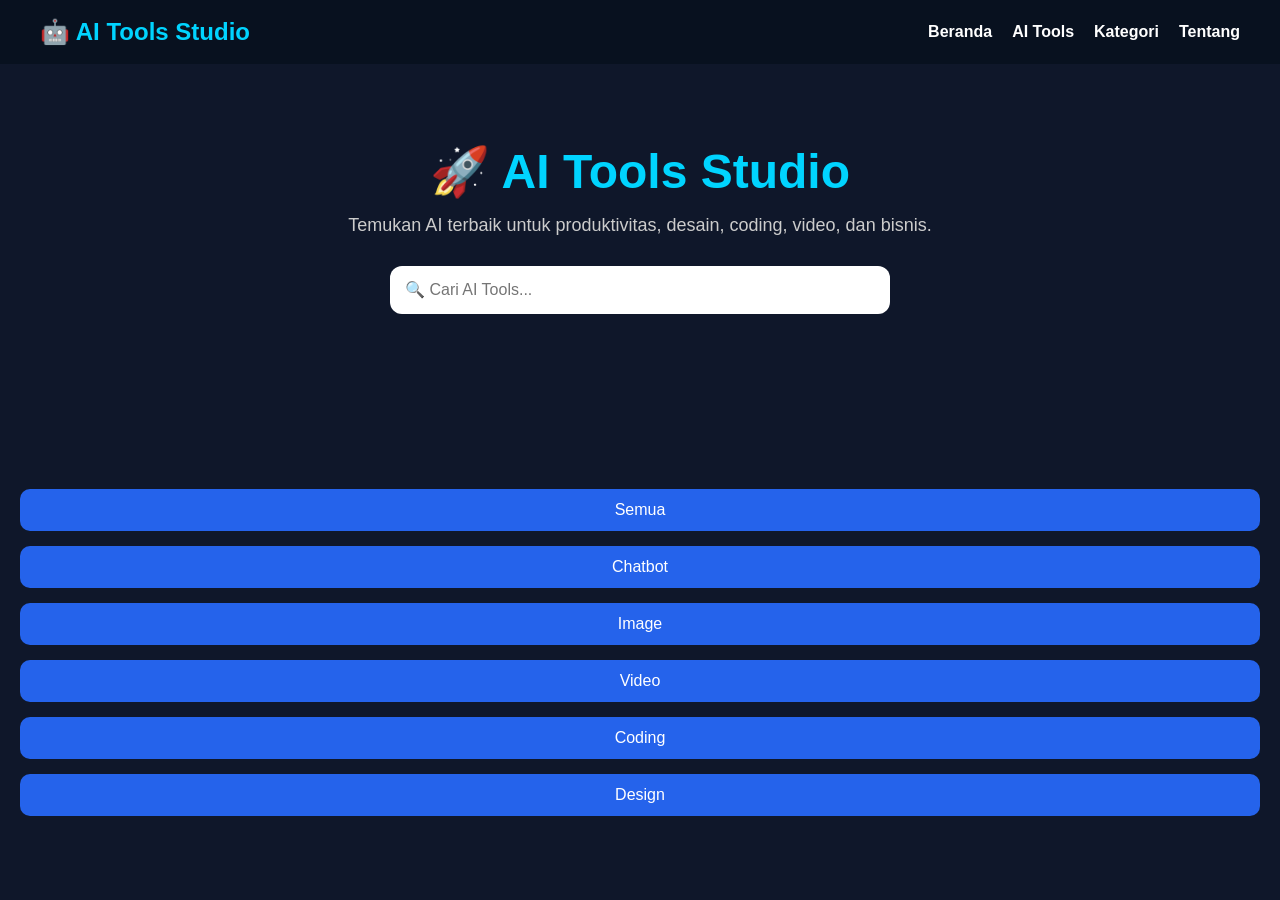
==== index.html @ bf3ab05e "Update section class to hero in index.html" ====
<!DOCTYPE html>
<html lang="id">
<head>
<meta charset="UTF-8">
<meta name="viewport" content="width=device-width, initial-scale=1.0">
<title>AI Tools Studio</title>

<link rel="stylesheet" href="style.css">
</head>

<body>
<nav>
    <div class="logo">🤖 AI Tools Studio</div>

    <ul>
        <li><a href="#beranda">Beranda</a></li>
        <li><a href="#">AI Tools</a></li>
        <li><a href="#">Kategori</a></li>
        <li><a href="#">Tentang</a></li>
    </ul>
</nav>

  <header class="hero">
    <h1>🚀 AI Tools Studio</h1>
    <p>Temukan AI terbaik untuk produktivitas, desain, coding, video, dan bisnis.</p>

    <input id="search" type="text" placeholder="🔍 Cari AI Tools...">
  </header>  
<section id="beranda" class="hero">
<button class="active">Semua</button>
<button>Chatbot</button>
<button>Image</button>
<button>Video</button>
<button>Coding</button>
<button>Design</button>

</section>
---- style.css ----
*{
    margin:0;
    padding:0;
    box-sizing:border-box;
}

body{
    font-family:Arial,sans-serif;
    background:#0f172a;
    color:white;
}

header{
    text-align:center;
    padding:60px 20px;
}

h1{
    font-size:42px;
    color:#38bdf8;
    margin-bottom:15px;
}

p{
    color:#cbd5e1;
    margin-bottom:25px;
}

input{
    width:90%;
    max-width:500px;
    padding:15px;
    border:none;
    border-radius:12px;
    font-size:16px;
    outline:none;
}

#tools{
    display:grid;
    grid-template-columns:repeat(auto-fit,minmax(280px,1fr));
    gap:20px;
    padding:30px;
}

.card{
    background:#1e293b;
    border-radius:15px;
    padding:20px;
    transition:.3s;
    box-shadow:0 10px 25px rgba(0,0,0,.3);
}

.card:hover{
    transform:translateY(-8px);
}

.card h2{
    color:#38bdf8;
    margin-bottom:10px;
}

button{
    margin-top:15px;
    width:100%;
    padding:12px;
    border:none;
    border-radius:10px;
    background:#2563eb;
    color:white;
    cursor:pointer;
    font-size:16px;
}

button:hover{
    background:#1d4ed8;
}
#tools{
display:grid;
grid-template-columns:repeat(auto-fit,minmax(280px,1fr));
gap:20px;
padding:40px;
}

.card{
background:#1b263b;
padding:20px;
border-radius:15px;
box-shadow:0 10px 20px rgba(0,0,0,.3);
text-align:center;
transition:.3s;
}

.card:hover{
transform:translateY(-8px);
}

.card h2{
color:#00d4ff;
}

.card p{
color:#ddd;
}

.card button{
margin-top:15px;
padding:10px 20px;
border:none;
border-radius:8px;
background:#00d4ff;
color:#000;
font-weight:bold;
cursor:pointer;
}

.card button:hover{
background:#00b8e6;
}
.search-box{
text-align:center;
padding:20px;
}

.search-box input{
width:80%;
max-width:500px;
padding:12px;
font-size:16px;
border-radius:10px;
border:none;
outline:none;
}
nav{
display:flex;
justify-content:space-between;
align-items:center;
padding:18px 40px;
background:#08111f;
}

.logo{
font-size:24px;
font-weight:bold;
color:#00d4ff;
}

nav ul{
display:flex;
gap:20px;
list-style:none;
}

nav a{
text-decoration:none;
color:white;
font-weight:bold;
}
.hero{
    text-align:center;
    padding:80px 20px;
}

.hero h1{
    font-size:48px;
    margin-bottom:15px;
    color:#00d4ff;
}

.hero p{
    font-size:18px;
    color:#ccc;
    margin-bottom:30px;
}

#search{
    width:90%;
    max-width:500px;
    padding:15px;
    border:none;
    border-radius:12px;
    font-size:16px;
}
const tools=[
{
name:"ChatGPT",
description:"AI Chatbot dari OpenAI",
category:"Chatbot",
url:"https://chatgpt.com"
},
{
name:"Gemini",
description:"AI dari Google",
category:"Chatbot",
url:"https://gemini.google.com"
},
{
name:"Claude",
description:"AI dari Anthropic",
category:"Chatbot",
url:"https://claude.ai"
},
{
name:"Canva AI",
description:"AI untuk desain",
category:"Design",
url:"https://www.canva.com"
},
{
name:"Leonardo AI",
description:"Generator gambar AI",
category:"Image",
url:"https://leonardo.ai"
}
];
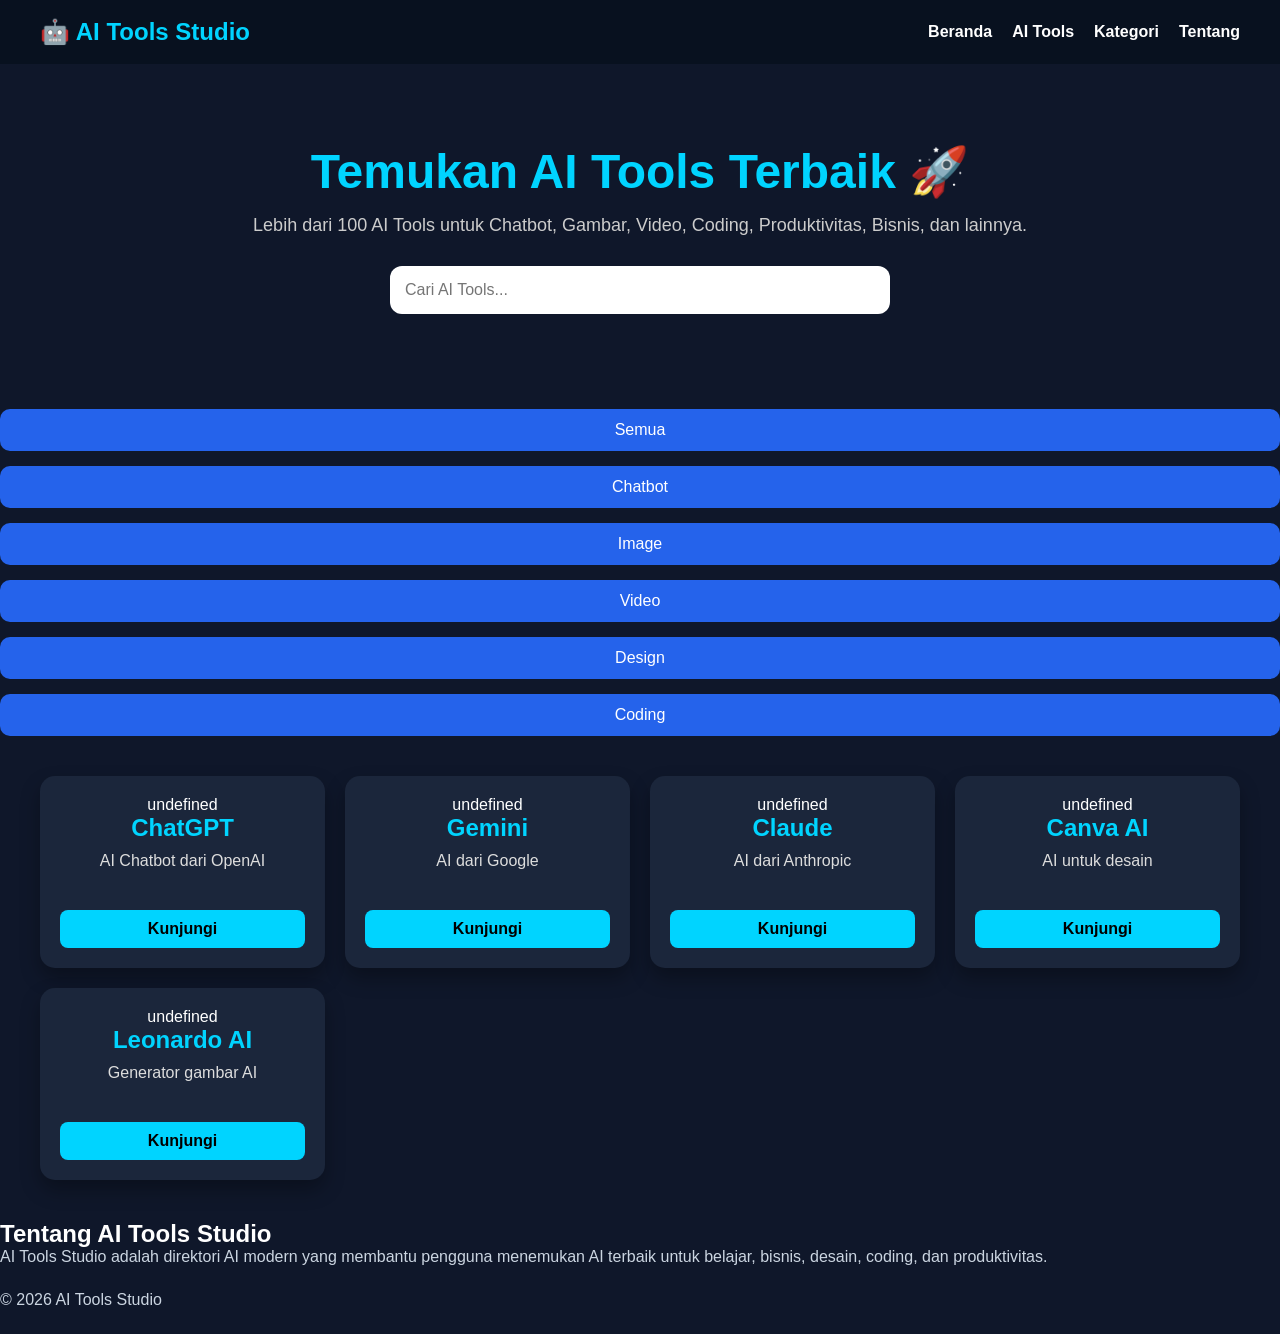
==== commit 3d51d9f7: "Update index.html" ====
--- a/index.html
+++ b/index.html
@@ -1,37 +1,76 @@
 <!DOCTYPE html>
 <html lang="id">
 <head>
-<meta charset="UTF-8">
-<meta name="viewport" content="width=device-width, initial-scale=1.0">
-<title>AI Tools Studio</title>
+    <meta charset="UTF-8">
+    <meta name="viewport" content="width=device-width, initial-scale=1.0">
+    <title>AI Tools Studio</title>
 
-<link rel="stylesheet" href="style.css">
+    <link rel="stylesheet" href="style.css">
 </head>
+<body>
 
-<body>
-<nav>
+<nav class="navbar">
     <div class="logo">🤖 AI Tools Studio</div>
 
     <ul>
-        <li><a href="#beranda">Beranda</a></li>
-        <li><a href="#">AI Tools</a></li>
-        <li><a href="#">Kategori</a></li>
-        <li><a href="#">Tentang</a></li>
+        <li><a href="#home">Beranda</a></li>
+        <li><a href="#tools">AI Tools</a></li>
+        <li><a href="#kategori">Kategori</a></li>
+        <li><a href="#tentang">Tentang</a></li>
     </ul>
 </nav>
 
-  <header class="hero">
-    <h1>🚀 AI Tools Studio</h1>
-    <p>Temukan AI terbaik untuk produktivitas, desain, coding, video, dan bisnis.</p>
+<section id="home" class="hero">
 
-    <input id="search" type="text" placeholder="🔍 Cari AI Tools...">
-  </header>  
-<section id="beranda" class="hero">
-<button class="active">Semua</button>
+<h1>Temukan AI Tools Terbaik 🚀</h1>
+
+<p>
+Lebih dari 100 AI Tools untuk Chatbot, Gambar,
+Video, Coding, Produktivitas, Bisnis, dan lainnya.
+</p>
+
+<input
+id="search"
+type="text"
+placeholder="Cari AI Tools...">
+
+</section>
+
+<section id="kategori" class="kategori">
+
+<button>Semua</button>
 <button>Chatbot</button>
 <button>Image</button>
 <button>Video</button>
+<button>Design</button>
 <button>Coding</button>
-<button>Design</button>
 
 </section>
+
+<section id="tools"></section>
+
+<section id="tentang" class="about">
+
+<h2>Tentang AI Tools Studio</h2>
+
+<p>
+AI Tools Studio adalah direktori AI modern yang membantu
+pengguna menemukan AI terbaik untuk belajar,
+bisnis, desain, coding, dan produktivitas.
+</p>
+
+</section>
+
+<footer>
+
+<p>
+© 2026 AI Tools Studio
+</p>
+
+</footer>
+
+<script src="data.js"></script>
+<script src="script.js"></script>
+
+</body>
+</html>
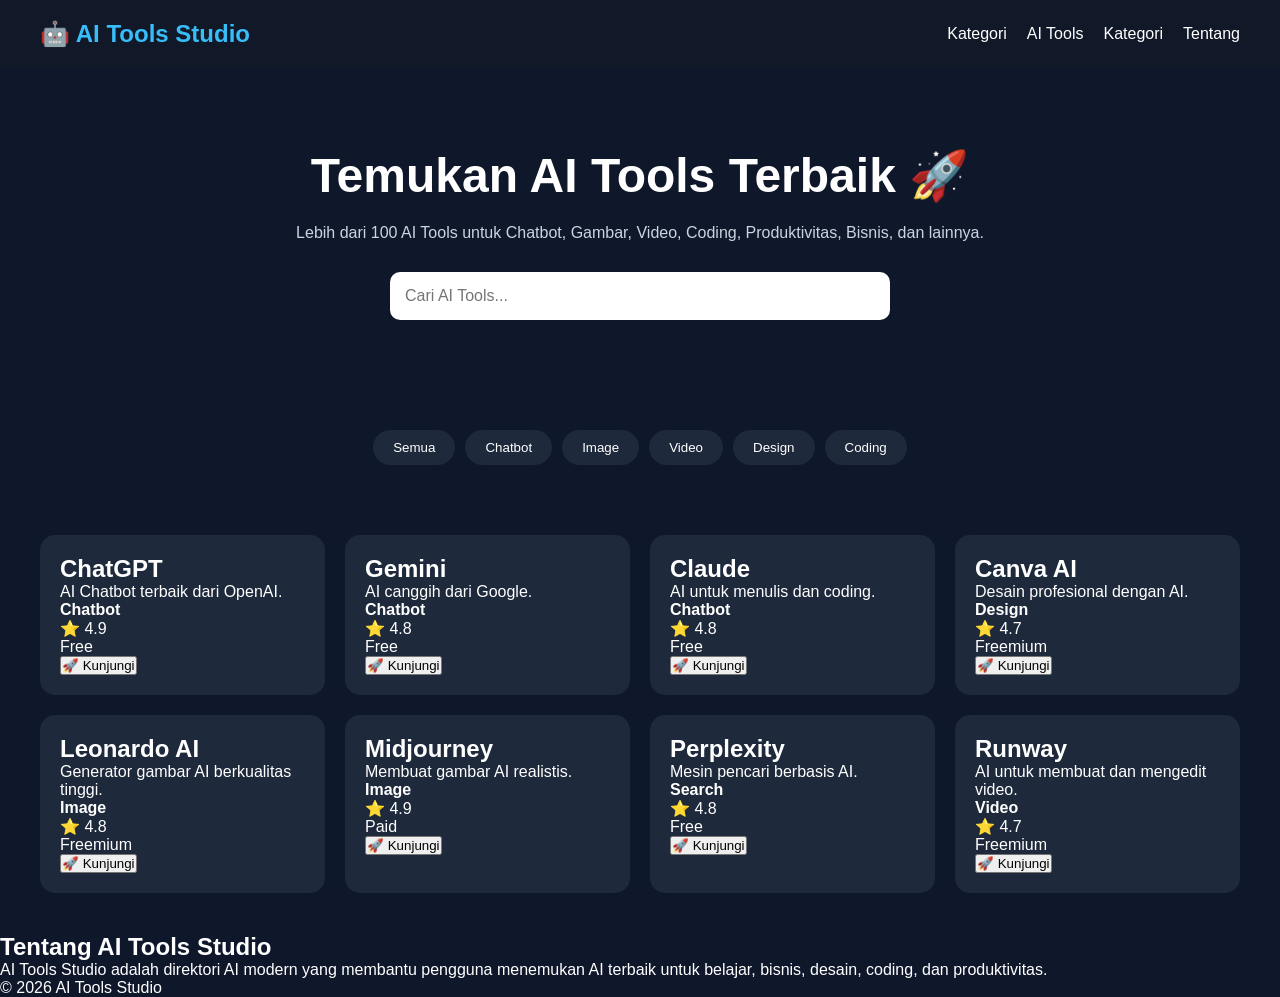
==== commit 35b5da90: "Update index.html" ====
--- a/index.html
+++ b/index.html
@@ -13,10 +13,10 @@
     <div class="logo">🤖 AI Tools Studio</div>
 
     <ul>
-        <li><a href="#home">Beranda</a></li>
+        <li><a href="kategori.html">Kategori</a></li>
         <li><a href="#tools">AI Tools</a></li>
         <li><a href="#kategori">Kategori</a></li>
-        <li><a href="#tentang">Tentang</a></li>
+        <li><a href="tentang.html">Tentang</a></li>
     </ul>
 </nav>
 
--- a/style.css
+++ b/style.css
@@ -2,160 +2,50 @@
     margin:0;
     padding:0;
     box-sizing:border-box;
+    font-family:Arial,sans-serif;
+}
+
+html{
+    scroll-behavior:smooth;
 }
 
 body{
-    font-family:Arial,sans-serif;
     background:#0f172a;
     color:white;
 }
 
-header{
-    text-align:center;
-    padding:60px 20px;
-}
-
-h1{
-    font-size:42px;
-    color:#38bdf8;
-    margin-bottom:15px;
-}
-
-p{
-    color:#cbd5e1;
-    margin-bottom:25px;
-}
-
-input{
-    width:90%;
-    max-width:500px;
-    padding:15px;
-    border:none;
-    border-radius:12px;
-    font-size:16px;
-    outline:none;
-}
-
-#tools{
-    display:grid;
-    grid-template-columns:repeat(auto-fit,minmax(280px,1fr));
-    gap:20px;
-    padding:30px;
-}
-
-.card{
-    background:#1e293b;
-    border-radius:15px;
-    padding:20px;
-    transition:.3s;
-    box-shadow:0 10px 25px rgba(0,0,0,.3);
-}
-
-.card:hover{
-    transform:translateY(-8px);
-}
-
-.card h2{
-    color:#38bdf8;
-    margin-bottom:10px;
-}
-
-button{
-    margin-top:15px;
-    width:100%;
-    padding:12px;
-    border:none;
-    border-radius:10px;
-    background:#2563eb;
-    color:white;
-    cursor:pointer;
-    font-size:16px;
-}
-
-button:hover{
-    background:#1d4ed8;
-}
-#tools{
-display:grid;
-grid-template-columns:repeat(auto-fit,minmax(280px,1fr));
-gap:20px;
-padding:40px;
-}
-
-.card{
-background:#1b263b;
-padding:20px;
-border-radius:15px;
-box-shadow:0 10px 20px rgba(0,0,0,.3);
-text-align:center;
-transition:.3s;
-}
-
-.card:hover{
-transform:translateY(-8px);
-}
-
-.card h2{
-color:#00d4ff;
-}
-
-.card p{
-color:#ddd;
-}
-
-.card button{
-margin-top:15px;
-padding:10px 20px;
-border:none;
-border-radius:8px;
-background:#00d4ff;
-color:#000;
-font-weight:bold;
-cursor:pointer;
-}
-
-.card button:hover{
-background:#00b8e6;
-}
-.search-box{
-text-align:center;
-padding:20px;
-}
-
-.search-box input{
-width:80%;
-max-width:500px;
-padding:12px;
-font-size:16px;
-border-radius:10px;
-border:none;
-outline:none;
-}
-nav{
-display:flex;
-justify-content:space-between;
-align-items:center;
-padding:18px 40px;
-background:#08111f;
+.navbar{
+    display:flex;
+    justify-content:space-between;
+    align-items:center;
+    padding:20px 40px;
+    background:#111827;
+    position:sticky;
+    top:0;
+    z-index:1000;
 }
 
 .logo{
-font-size:24px;
-font-weight:bold;
-color:#00d4ff;
+    font-size:24px;
+    font-weight:bold;
+    color:#38bdf8;
 }
 
-nav ul{
-display:flex;
-gap:20px;
-list-style:none;
+.navbar ul{
+    display:flex;
+    list-style:none;
+    gap:20px;
 }
 
-nav a{
-text-decoration:none;
-color:white;
-font-weight:bold;
+.navbar a{
+    color:white;
+    text-decoration:none;
 }
+
+.navbar a:hover{
+    color:#38bdf8;
+}
+
 .hero{
     text-align:center;
     padding:80px 20px;
@@ -163,13 +53,11 @@
 
 .hero h1{
     font-size:48px;
-    margin-bottom:15px;
-    color:#00d4ff;
+    margin-bottom:20px;
 }
 
 .hero p{
-    font-size:18px;
-    color:#ccc;
+    color:#cbd5e1;
     margin-bottom:30px;
 }
 
@@ -178,38 +66,46 @@
     max-width:500px;
     padding:15px;
     border:none;
-    border-radius:12px;
+    border-radius:10px;
     font-size:16px;
 }
-const tools=[
-{
-name:"ChatGPT",
-description:"AI Chatbot dari OpenAI",
-category:"Chatbot",
-url:"https://chatgpt.com"
-},
-{
-name:"Gemini",
-description:"AI dari Google",
-category:"Chatbot",
-url:"https://gemini.google.com"
-},
-{
-name:"Claude",
-description:"AI dari Anthropic",
-category:"Chatbot",
-url:"https://claude.ai"
-},
-{
-name:"Canva AI",
-description:"AI untuk desain",
-category:"Design",
-url:"https://www.canva.com"
-},
-{
-name:"Leonardo AI",
-description:"Generator gambar AI",
-category:"Image",
-url:"https://leonardo.ai"
+
+.kategori{
+    display:flex;
+    justify-content:center;
+    gap:10px;
+    flex-wrap:wrap;
+    padding:30px;
 }
-];
+
+.kategori button{
+    padding:10px 20px;
+    border:none;
+    border-radius:30px;
+    cursor:pointer;
+    background:#1e293b;
+    color:white;
+}
+
+.kategori button:hover{
+    background:#38bdf8;
+    color:black;
+}
+
+#tools{
+    display:grid;
+    grid-template-columns:repeat(auto-fit,minmax(280px,1fr));
+    gap:20px;
+    padding:40px;
+}
+
+.card{
+    background:#1e293b;
+    padding:20px;
+    border-radius:15px;
+    transition:.3s;
+}
+
+.card:hover{
+    transform:translateY(-8px);
+    box-shadow:0 15px 35px rgba(0,
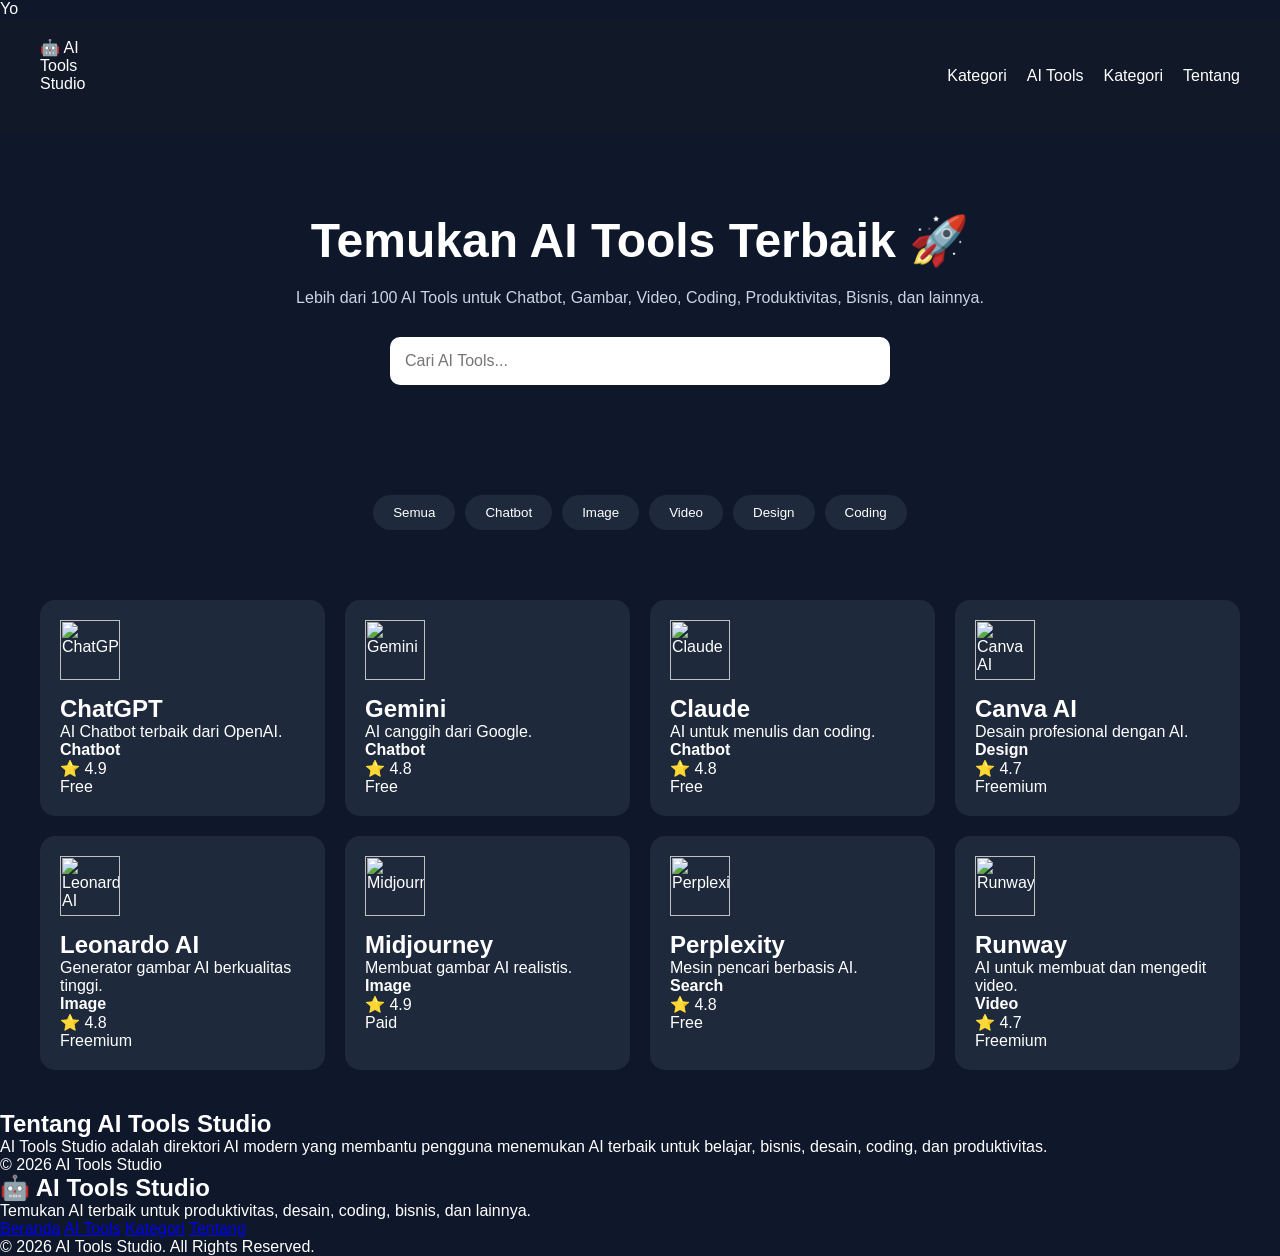
==== commit 8d9eff15: "Update index.html" ====
--- a/index.html
+++ b/index.html
@@ -1,4 +1,4 @@
-<!DOCTYPE html>
+Yo<!DOCTYPE html>
 <html lang="id">
 <head>
     <meta charset="UTF-8">
@@ -72,5 +72,23 @@
 <script src="data.js"></script>
 <script src="script.js"></script>
 
+<footer class="footer">
+    <div class="footer-content">
+        <h2>🤖 AI Tools Studio</h2>
+        <p>Temukan AI terbaik untuk produktivitas, desain, coding, bisnis, dan lainnya.</p>
+
+        <div class="footer-links">
+            <a href="index.html">Beranda</a>
+            <a href="tools.html">AI Tools</a>
+            <a href="kategori.html">Kategori</a>
+            <a href="tentang.html">Tentang</a>
+        </div>
+
+        <p class="copyright">
+            © 2026 AI Tools Studio. All Rights Reserved.
+        </p>
+    </div>
+</footer>
+
 </body>
 </html>
--- a/style.css
+++ b/style.css
@@ -26,9 +26,10 @@
 }
 
 .logo{
-    font-size:24px;
-    font-weight:bold;
-    color:#38bdf8;
+width:60px;
+height:60px;
+object-fit:contain;
+margin-bottom:15px;
 }
 
 .navbar ul{
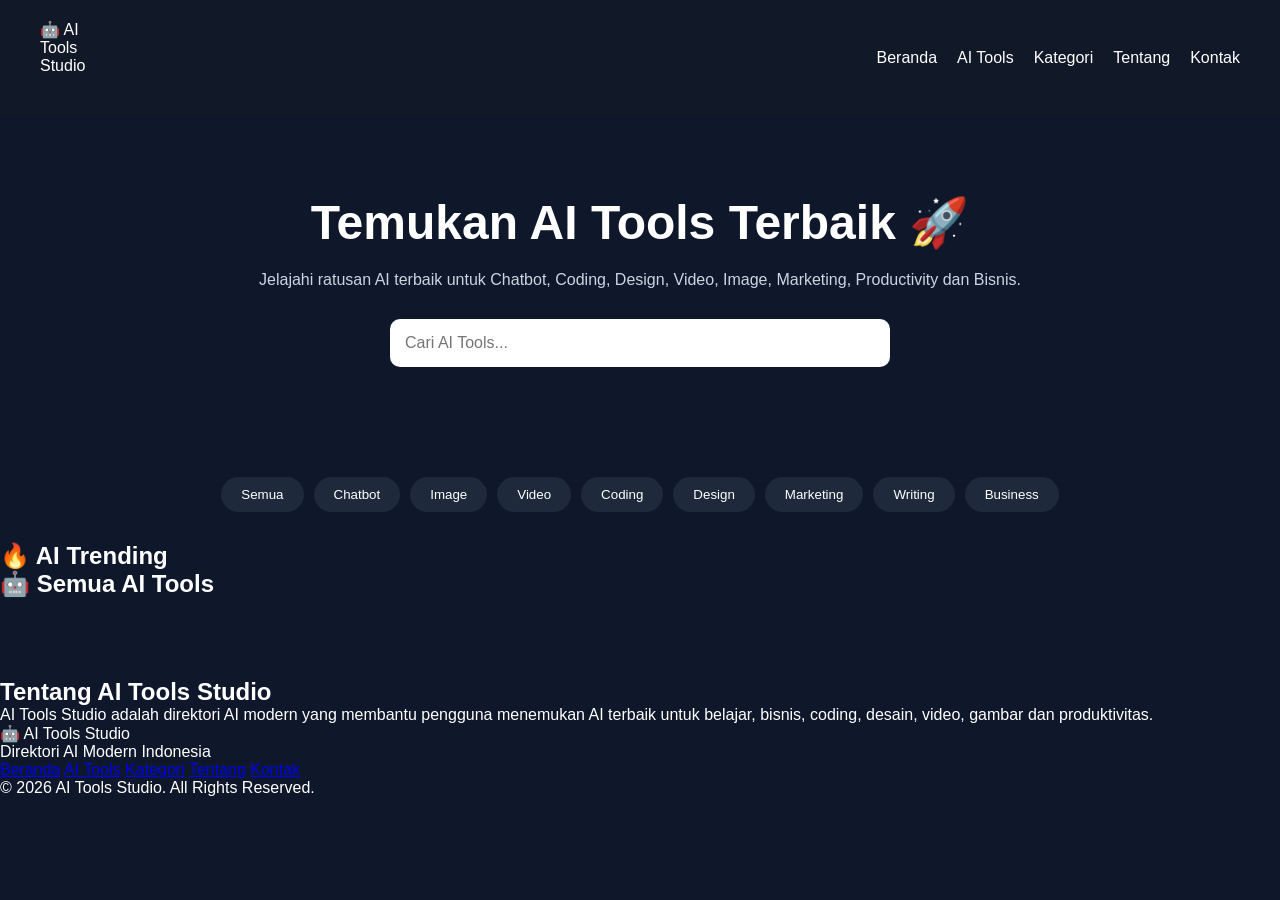
==== commit 34e9a80c: "Update index.html" ====
--- a/index.html
+++ b/index.html
@@ -1,94 +1,189 @@
-Yo<!DOCTYPE html>
+<!DOCTYPE html>
 <html lang="id">
 <head>
-    <meta charset="UTF-8">
-    <meta name="viewport" content="width=device-width, initial-scale=1.0">
-    <title>AI Tools Studio</title>
+  <meta charset="UTF-8">
+  <meta name="viewport" content="width=device-width, initial-scale=1.0">
+  <title>AI Tools Studio Pro</title>
 
-    <link rel="stylesheet" href="style.css">
+  <link rel="stylesheet" href="style.css">
+
+  <link rel="preconnect" href="https://fonts.googleapis.com">
+  <link rel="preconnect" href="https://fonts.gstatic.com" crossorigin>
+
+  <link href="https://fonts.googleapis.com/css2?family=Poppins:wght@300;400;500;600;700&display=swap" rel="stylesheet">
 </head>
+
 <body>
 
+<!-- NAVBAR -->
+
 <nav class="navbar">
-    <div class="logo">🤖 AI Tools Studio</div>
 
-    <ul>
-        <li><a href="kategori.html">Kategori</a></li>
-        <li><a href="#tools">AI Tools</a></li>
-        <li><a href="#kategori">Kategori</a></li>
-        <li><a href="tentang.html">Tentang</a></li>
-    </ul>
+<div class="logo">
+
+🤖 AI Tools Studio
+
+</div>
+
+<ul class="menu">
+
+<li><a href="index.html">Beranda</a></li>
+
+<li><a href="tools.html">AI Tools</a></li>
+
+<li><a href="kategori.html">Kategori</a></li>
+
+<li><a href="tentang.html">Tentang</a></li>
+
+<li><a href="contact.html">Kontak</a></li>
+
+</ul>
+
 </nav>
 
-<section id="home" class="hero">
+<!-- HERO -->
+
+<section class="hero">
 
 <h1>Temukan AI Tools Terbaik 🚀</h1>
 
 <p>
-Lebih dari 100 AI Tools untuk Chatbot, Gambar,
-Video, Coding, Produktivitas, Bisnis, dan lainnya.
+
+Jelajahi ratusan AI terbaik untuk Chatbot, Coding, Design,
+Video, Image, Marketing, Productivity dan Bisnis.
+
 </p>
 
+<div class="search-box">
+
 <input
+type="text"
 id="search"
-type="text"
 placeholder="Cari AI Tools...">
+
+</div>
 
 </section>
 
-<section id="kategori" class="kategori">
+<!-- KATEGORI -->
+
+<section class="kategori">
 
 <button>Semua</button>
+
 <button>Chatbot</button>
+
 <button>Image</button>
+
 <button>Video</button>
+
+<button>Coding</button>
+
 <button>Design</button>
-<button>Coding</button>
+
+<button>Marketing</button>
+
+<button>Writing</button>
+
+<button>Business</button>
 
 </section>
 
-<section id="tools"></section>
+<!-- TRENDING -->
 
-<section id="tentang" class="about">
+<section class="section">
 
-<h2>Tentang AI Tools Studio</h2>
+<h2>
+
+🔥 AI Trending
+
+</h2>
+
+<div id="trending-tools" class="grid">
+
+</div>
+
+</section>
+
+<!-- SEMUA TOOLS -->
+
+<section class="section">
+
+<h2>
+
+🤖 Semua AI Tools
+
+</h2>
+
+<div id="tools" class="grid">
+
+</div>
+
+</section>
+
+<!-- ABOUT -->
+
+<section class="about">
+
+<h2>
+
+Tentang AI Tools Studio
+
+</h2>
 
 <p>
-AI Tools Studio adalah direktori AI modern yang membantu
-pengguna menemukan AI terbaik untuk belajar,
-bisnis, desain, coding, dan produktivitas.
+
+AI Tools Studio adalah direktori AI modern
+yang membantu pengguna menemukan AI terbaik
+untuk belajar, bisnis, coding, desain,
+video, gambar dan produktivitas.
+
 </p>
 
 </section>
 
+<!-- FOOTER -->
+
 <footer>
 
+<div class="footer-logo">
+
+🤖 AI Tools Studio
+
+</div>
+
 <p>
-© 2026 AI Tools Studio
+
+Direktori AI Modern Indonesia
+
+</p>
+
+<div class="footer-menu">
+
+<a href="index.html">Beranda</a>
+
+<a href="tools.html">AI Tools</a>
+
+<a href="kategori.html">Kategori</a>
+
+<a href="tentang.html">Tentang</a>
+
+<a href="contact.html">Kontak</a>
+
+</div>
+
+<p>
+
+© 2026 AI Tools Studio.
+All Rights Reserved.
+
 </p>
 
 </footer>
 
 <script src="data.js"></script>
-<script src="script.js"></script>
 
-<footer class="footer">
-    <div class="footer-content">
-        <h2>🤖 AI Tools Studio</h2>
-        <p>Temukan AI terbaik untuk produktivitas, desain, coding, bisnis, dan lainnya.</p>
-
-        <div class="footer-links">
-            <a href="index.html">Beranda</a>
-            <a href="tools.html">AI Tools</a>
-            <a href="kategori.html">Kategori</a>
-            <a href="tentang.html">Tentang</a>
-        </div>
-
-        <p class="copyright">
-            © 2026 AI Tools Studio. All Rights Reserved.
-        </p>
-    </div>
-</footer>
+<script src="app.js"></script>
 
 </body>
 </html>
--- a/style.css
+++ b/style.css
@@ -109,4 +109,47 @@
 
 .card:hover{
     transform:translateY(-8px);
-    box-shadow:0 15px 35px rgba(0,+    box-shadow:0 15px 35px rgba(0,
+
+.footer{
+background:#0b1220;
+padding:50px 20px;
+margin-top:60px;
+text-align:center;
+border-top:1px solid #1e293b;
+}
+
+.footer h2{
+color:#38bdf8;
+margin-bottom:15px;
+}
+
+.footer p{
+color:#cbd5e1;
+line-height:1.7;
+}
+
+.footer-links{
+display:flex;
+justify-content:center;
+gap:20px;
+flex-wrap:wrap;
+margin:25px 0;
+}
+
+.footer-links a{
+color:white;
+text-decoration:none;
+font-weight:bold;
+transition:.3s;
+}
+
+.footer-links a:hover{
+color:#38bdf8;
+}
+
+.copyright{
+margin-top:20px;
+font-size:14px;
+color:#94a3b8;
+}
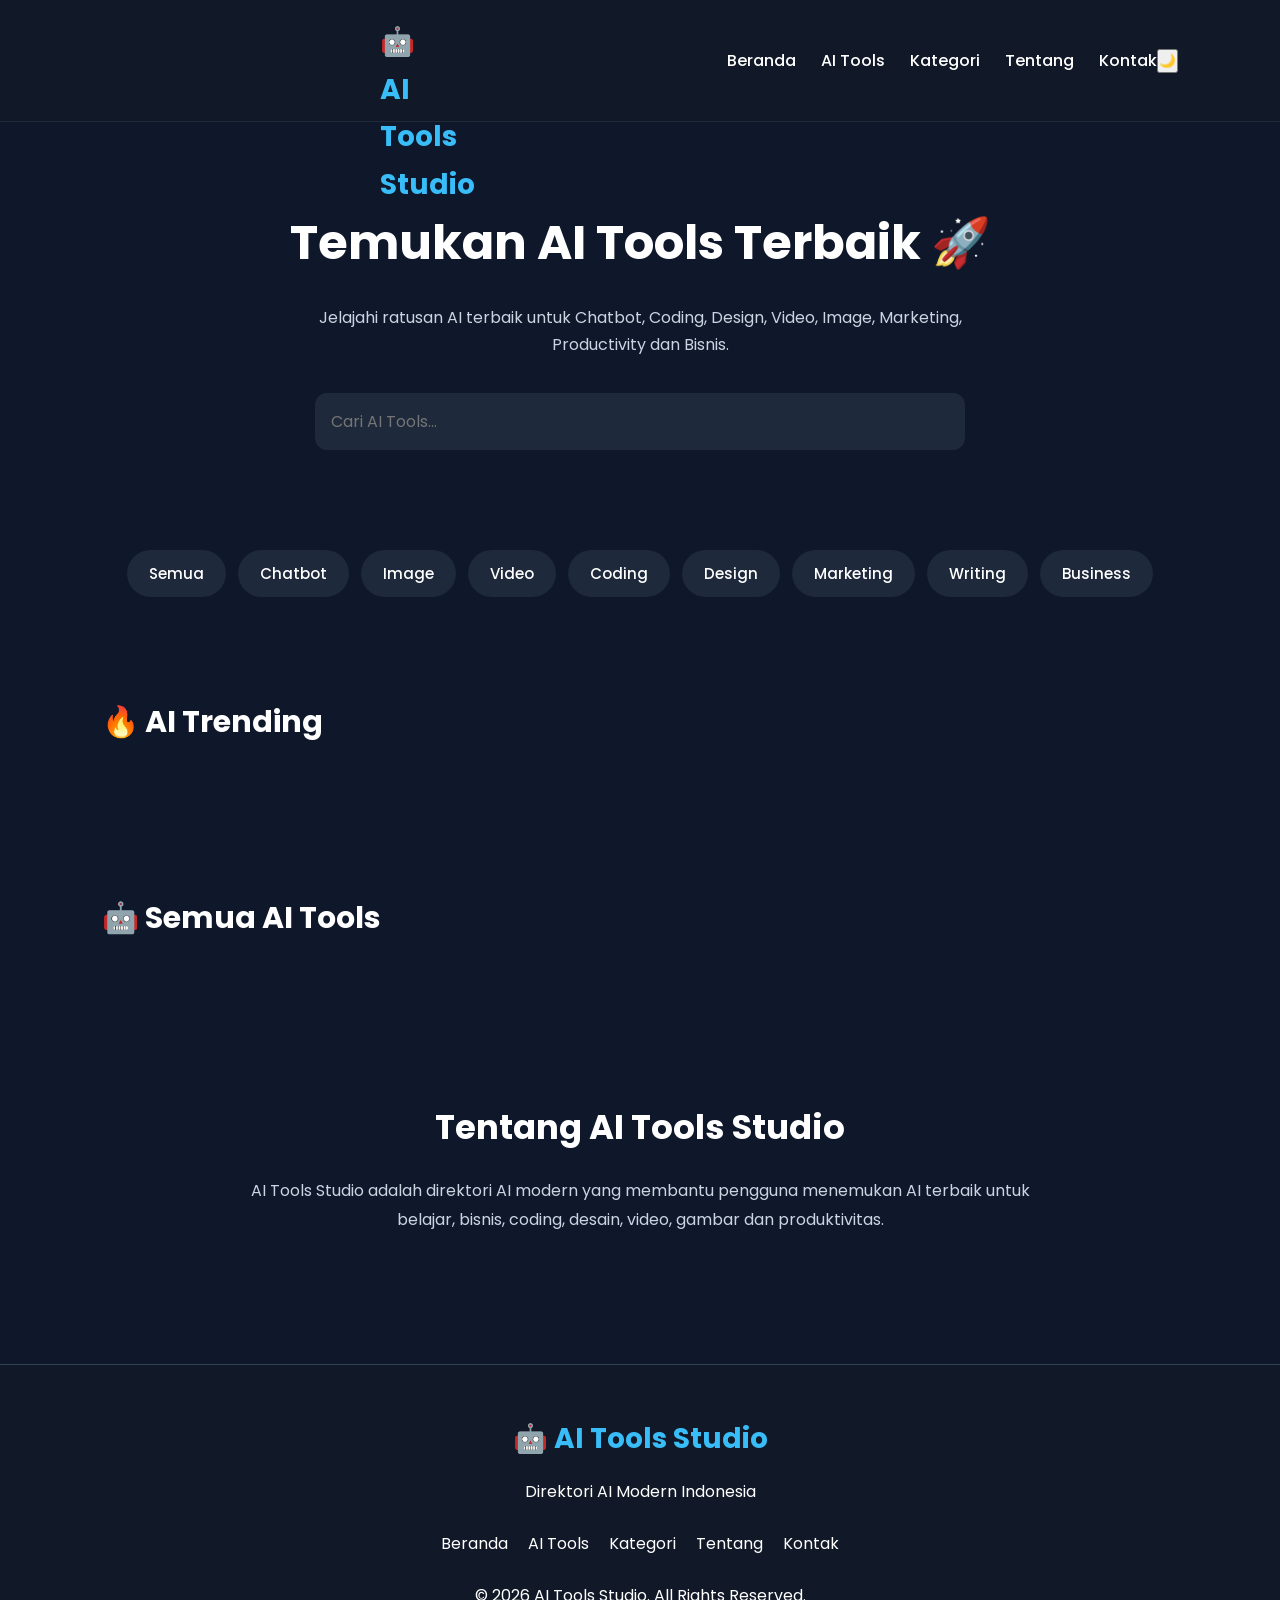
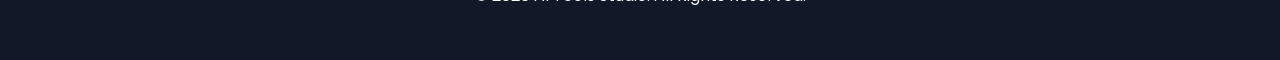
==== commit 9794b01b: "Update index.html" ====
--- a/index.html
+++ b/index.html
@@ -38,6 +38,8 @@
 <li><a href="contact.html">Kontak</a></li>
 
 </ul>
+
+<button id="theme-toggle">🌙</button>
 
 </nav>
 
--- a/style.css
+++ b/style.css
@@ -1,155 +1,511 @@
+/* =========================
+   AI TOOLS STUDIO PRO
+========================= */
+
 *{
-    margin:0;
-    padding:0;
-    box-sizing:border-box;
-    font-family:Arial,sans-serif;
+margin:0;
+padding:0;
+box-sizing:border-box;
+font-family:'Poppins',sans-serif;
 }
 
 html{
-    scroll-behavior:smooth;
+scroll-behavior:smooth;
 }
 
 body{
-    background:#0f172a;
-    color:white;
-}
+background:#0f172a;
+color:#fff;
+line-height:1.7;
+}
+
+/* NAVBAR */
 
 .navbar{
-    display:flex;
-    justify-content:space-between;
-    align-items:center;
-    padding:20px 40px;
-    background:#111827;
-    position:sticky;
-    top:0;
-    z-index:1000;
+position:sticky;
+top:0;
+z-index:1000;
+display:flex;
+justify-content:space-between;
+align-items:center;
+padding:18px 8%;
+background:#111827;
+border-bottom:1px solid #1f2937;
 }
 
 .logo{
+font-size:28px;
+font-weight:700;
+color:#38bdf8;
+}
+
+.menu{
+display:flex;
+gap:25px;
+list-style:none;
+}
+
+.menu a{
+color:#fff;
+text-decoration:none;
+font-weight:500;
+transition:.3s;
+}
+
+.menu a:hover{
+color:#38bdf8;
+}
+
+/* HERO */
+
+.hero{
+padding:80px 8%;
+text-align:center;
+}
+
+.hero h1{
+font-size:48px;
+margin-bottom:20px;
+}
+
+.hero p{
+max-width:700px;
+margin:auto;
+color:#cbd5e1;
+margin-bottom:35px;
+}
+
+/* SEARCH */
+
+.search-box{
+display:flex;
+justify-content:center;
+}
+
+#search{
+width:100%;
+max-width:650px;
+padding:16px;
+border:none;
+border-radius:12px;
+font-size:16px;
+outline:none;
+background:#1e293b;
+color:white;
+}
+
+/* =========================
+   CATEGORY
+========================= */
+
+.kategori{
+display:flex;
+justify-content:center;
+flex-wrap:wrap;
+gap:12px;
+padding:20px 8% 40px;
+}
+
+.kategori button{
+padding:12px 22px;
+border:none;
+border-radius:30px;
+background:#1e293b;
+color:#fff;
+cursor:pointer;
+font-size:15px;
+font-weight:500;
+transition:.3s;
+}
+
+.kategori button:hover{
+background:#38bdf8;
+color:#08111f;
+transform:translateY(-3px);
+}
+
+/* =========================
+   SECTION
+========================= */
+
+.section{
+padding:60px 8%;
+}
+
+.section h2{
+font-size:30px;
+margin-bottom:25px;
+}
+
+/* =========================
+   GRID
+========================= */
+
+.grid{
+display:grid;
+grid-template-columns:repeat(auto-fit,minmax(280px,1fr));
+gap:25px;
+}
+
+/* =========================
+   CARD
+========================= */
+
+.card{
+background:#1e293b;
+border:1px solid #334155;
+border-radius:18px;
+padding:22px;
+transition:.3s;
+box-shadow:0 10px 25px rgba(0,0,0,.25);
+}
+
+.card:hover{
+transform:translateY(-8px);
+border-color:#38bdf8;
+box-shadow:0 18px 40px rgba(56,189,248,.20);
+}
+
+.card img{
 width:60px;
 height:60px;
 object-fit:contain;
 margin-bottom:15px;
 }
 
-.navbar ul{
-    display:flex;
-    list-style:none;
-    gap:20px;
-}
-
-.navbar a{
-    color:white;
-    text-decoration:none;
-}
-
-.navbar a:hover{
-    color:#38bdf8;
-}
-
-.hero{
-    text-align:center;
-    padding:80px 20px;
-}
-
-.hero h1{
-    font-size:48px;
-    margin-bottom:20px;
-}
-
-.hero p{
-    color:#cbd5e1;
-    margin-bottom:30px;
-}
-
-#search{
-    width:90%;
-    max-width:500px;
-    padding:15px;
-    border:none;
-    border-radius:10px;
-    font-size:16px;
-}
-
-.kategori{
-    display:flex;
-    justify-content:center;
-    gap:10px;
-    flex-wrap:wrap;
-    padding:30px;
-}
-
-.kategori button{
-    padding:10px 20px;
-    border:none;
-    border-radius:30px;
-    cursor:pointer;
-    background:#1e293b;
-    color:white;
-}
-
-.kategori button:hover{
-    background:#38bdf8;
-    color:black;
-}
-
-#tools{
-    display:grid;
-    grid-template-columns:repeat(auto-fit,minmax(280px,1fr));
-    gap:20px;
-    padding:40px;
-}
-
-.card{
-    background:#1e293b;
-    padding:20px;
-    border-radius:15px;
-    transition:.3s;
-}
-
-.card:hover{
-    transform:translateY(-8px);
-    box-shadow:0 15px 35px rgba(0,
-
-.footer{
-background:#0b1220;
-padding:50px 20px;
+.card h3{
+font-size:22px;
+margin-bottom:10px;
+}
+
+.card p{
+color:#cbd5e1;
+font-size:15px;
+margin-bottom:10px;
+}
+
+/* =========================
+   BADGE
+========================= */
+
+.badge{
+display:inline-block;
+padding:6px 12px;
+border-radius:30px;
+background:#38bdf8;
+color:#08111f;
+font-size:12px;
+font-weight:700;
+margin-bottom:12px;
+}
+
+.rating{
+color:#facc15;
+font-weight:600;
+margin:10px 0;
+}
+
+.price{
+display:inline-block;
+padding:5px 10px;
+background:#22c55e;
+border-radius:20px;
+font-size:13px;
+font-weight:600;
+margin-bottom:15px;
+}
+
+/* =========================
+   BUTTON
+========================= */
+
+.card button{
+width:100%;
+padding:13px;
+border:none;
+border-radius:10px;
+background:#38bdf8;
+color:#08111f;
+font-size:15px;
+font-weight:700;
+cursor:pointer;
+transition:.3s;
+}
+
+.card button:hover{
+background:#0ea5e9;
+transform:scale(1.03);
+}
+
+/* =========================
+   ABOUT
+========================= */
+
+.about{
+padding:70px 8%;
+text-align:center;
+}
+
+.about h2{
+font-size:34px;
+margin-bottom:20px;
+}
+
+.about p{
+max-width:800px;
+margin:auto;
+color:#cbd5e1;
+line-height:1.8;
+}
+
+/* =========================
+   FOOTER
+========================= */
+
+footer{
+background:#111827;
+padding:50px 8%;
 margin-top:60px;
+border-top:1px solid #334155;
 text-align:center;
-border-top:1px solid #1e293b;
-}
-
-.footer h2{
+}
+
+.footer-logo{
+font-size:28px;
+font-weight:700;
 color:#38bdf8;
 margin-bottom:15px;
 }
 
-.footer p{
-color:#cbd5e1;
-line-height:1.7;
-}
-
-.footer-links{
+.footer-menu{
 display:flex;
 justify-content:center;
+flex-wrap:wrap;
 gap:20px;
+margin:25px 0;
+}
+
+.footer-menu a{
+text-decoration:none;
+color:#fff;
+transition:.3s;
+}
+
+.footer-menu a:hover{
+color:#38bdf8;
+}
+
+/* =========================
+   SCROLLBAR
+========================= */
+
+::-webkit-scrollbar{
+width:10px;
+}
+
+::-webkit-scrollbar-track{
+background:#0f172a;
+}
+
+::-webkit-scrollbar-thumb{
+background:#38bdf8;
+border-radius:20px;
+}
+
+/* =========================
+   ANIMATION
+========================= */
+
+.card,
+button,
+.menu a{
+transition:all .3s ease;
+}
+
+.hero h1{
+animation:fadeDown .8s ease;
+}
+
+.hero p{
+animation:fadeUp 1s ease;
+}
+
+@keyframes fadeDown{
+from{
+opacity:0;
+transform:translateY(-30px);
+}
+to{
+opacity:1;
+transform:translateY(0);
+}
+}
+
+@keyframes fadeUp{
+from{
+opacity:0;
+transform:translateY(30px);
+}
+to{
+opacity:1;
+transform:translateY(0);
+}
+}
+
+/* =========================
+   MOBILE
+========================= */
+
+@media(max-width:768px){
+
+.navbar{
+flex-direction:column;
+gap:15px;
+padding:20px;
+}
+
+.menu{
 flex-wrap:wrap;
-margin:25px 0;
-}
-
-.footer-links a{
+justify-content:center;
+gap:15px;
+}
+
+.hero{
+padding:60px 20px;
+}
+
+.hero h1{
+font-size:34px;
+}
+
+.hero p{
+font-size:15px;
+}
+
+.section{
+padding:40px 20px;
+}
+
+.grid{
+grid-template-columns:1fr;
+}
+
+.about{
+padding:50px 20px;
+}
+
+footer{
+padding:40px 20px;
+}
+
+}
+
+.visit-btn{
+width:100%;
+padding:12px;
+margin-top:15px;
+border:none;
+border-radius:10px;
+background:#2563eb;
+color:#fff;
+font-size:16px;
+font-weight:bold;
+cursor:pointer;
+transition:.3s;
+}
+
+.visit-btn:hover{
+background:#1d4ed8;
+transform:scale(1.03);
+}
+
+.logo{
+width:70px;
+height:70px;
+object-fit:contain;
+display:block;
+margin:auto;
+margin-bottom:15px;
+}
+
+.badge{
+display:inline-block;
+padding:6px 12px;
+background:#2563eb;
+color:#fff;
+border-radius:20px;
+font-size:12px;
+font-weight:bold;
+margin-bottom:12px;
+}
+
+.rating{
+margin-top:10px;
+font-size:18px;
+font-weight:bold;
+color:#FFD700;
+}
+
+.price{
+margin-top:8px;
+color:#4ade80;
+font-weight:bold;
+}
+
+.card-buttons{
+display:flex;
+gap:10px;
+margin-top:20px;
+}
+
+.card-buttons a{
+flex:1;
+text-decoration:none;
+}
+
+.visit-btn,
+.detail-btn{
+width:100%;
+padding:12px;
+border:none;
+border-radius:10px;
+cursor:pointer;
+font-weight:bold;
+transition:.3s;
+}
+
+.visit-btn{
+background:#2563eb;
 color:white;
-text-decoration:none;
+}
+
+.visit-btn:hover{
+background:#1d4ed8;
+}
+
+.detail-btn{
+background:#0f172a;
+color:white;
+border:1px solid #334155;
+}
+
+.detail-btn:hover{
+background:#1e293b;
+}
+
+.favorite-btn{
+width:100%;
+margin-top:10px;
+padding:12px;
+border:none;
+border-radius:10px;
+background:#ef4444;
+color:white;
 font-weight:bold;
-transition:.3s;
-}
-
-.footer-links a:hover{
-color:#38bdf8;
-}
-
-.copyright{
-margin-top:20px;
-font-size:14px;
-color:#94a3b8;
+cursor:pointer;
+transition:.3s;
+}
+
+.favorite-btn:hover{
+background:#dc2626;
 }
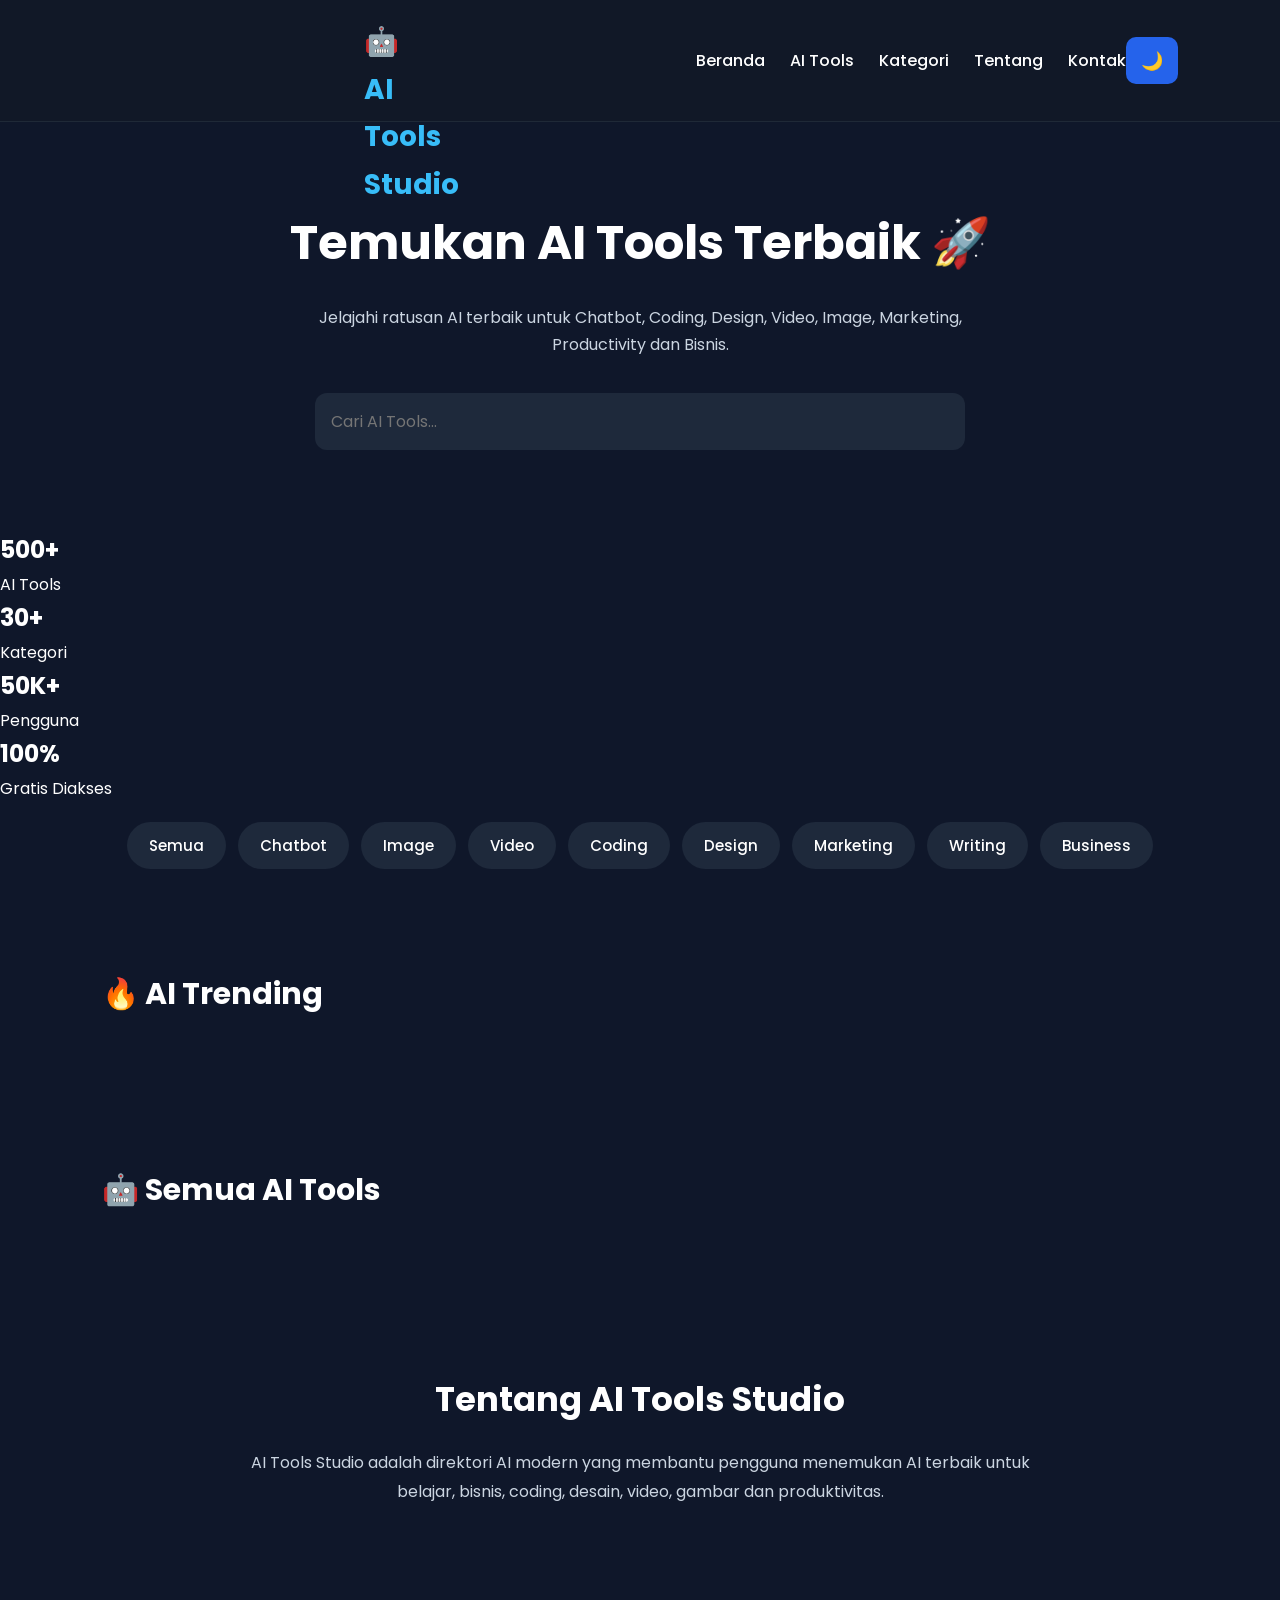
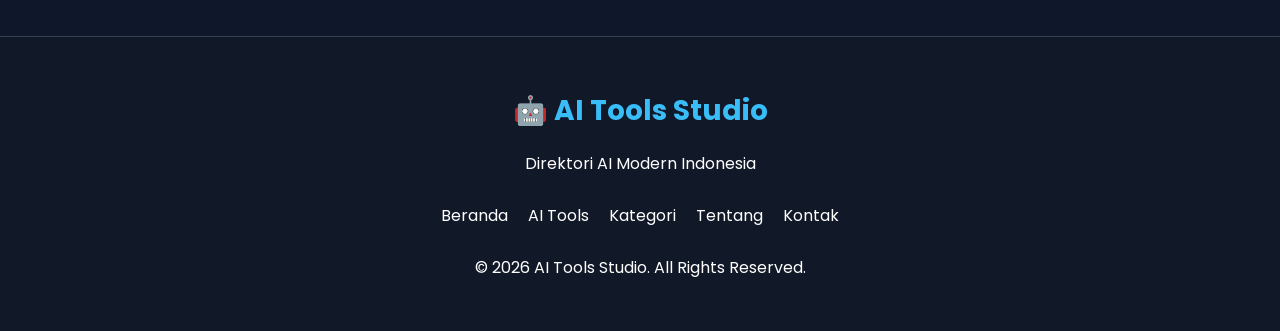
==== commit 3a7b78b8: "Update index.html" ====
--- a/index.html
+++ b/index.html
@@ -66,6 +66,29 @@
 </div>
 
 </section>
+<section class="stats">
+
+<div class="stat-card">
+<h2>500+</h2>
+<p>AI Tools</p>
+</div>
+
+<div class="stat-card">
+<h2>30+</h2>
+<p>Kategori</p>
+</div>
+
+<div class="stat-card">
+<h2>50K+</h2>
+<p>Pengguna</p>
+</div>
+
+<div class="stat-card">
+<h2>100%</h2>
+<p>Gratis Diakses</p>
+</div>
+
+</section>
 
 <!-- KATEGORI -->
 
--- a/style.css
+++ b/style.css
@@ -508,4 +508,36 @@
 
 .favorite-btn:hover{
 background:#dc2626;
+}
+
+/* Theme Button */
+
+#theme-toggle{
+background:#2563eb;
+color:white;
+border:none;
+padding:10px 15px;
+border-radius:10px;
+cursor:pointer;
+font-size:18px;
+}
+
+body.light{
+background:#f8fafc;
+color:#111827;
+}
+
+body.light .navbar{
+background:#ffffff;
+}
+
+body.light .card{
+background:#ffffff;
+color:#111827;
+border:1px solid #d1d5db;
+}
+
+body.light footer{
+background:#ffffff;
+color:#111827;
 }
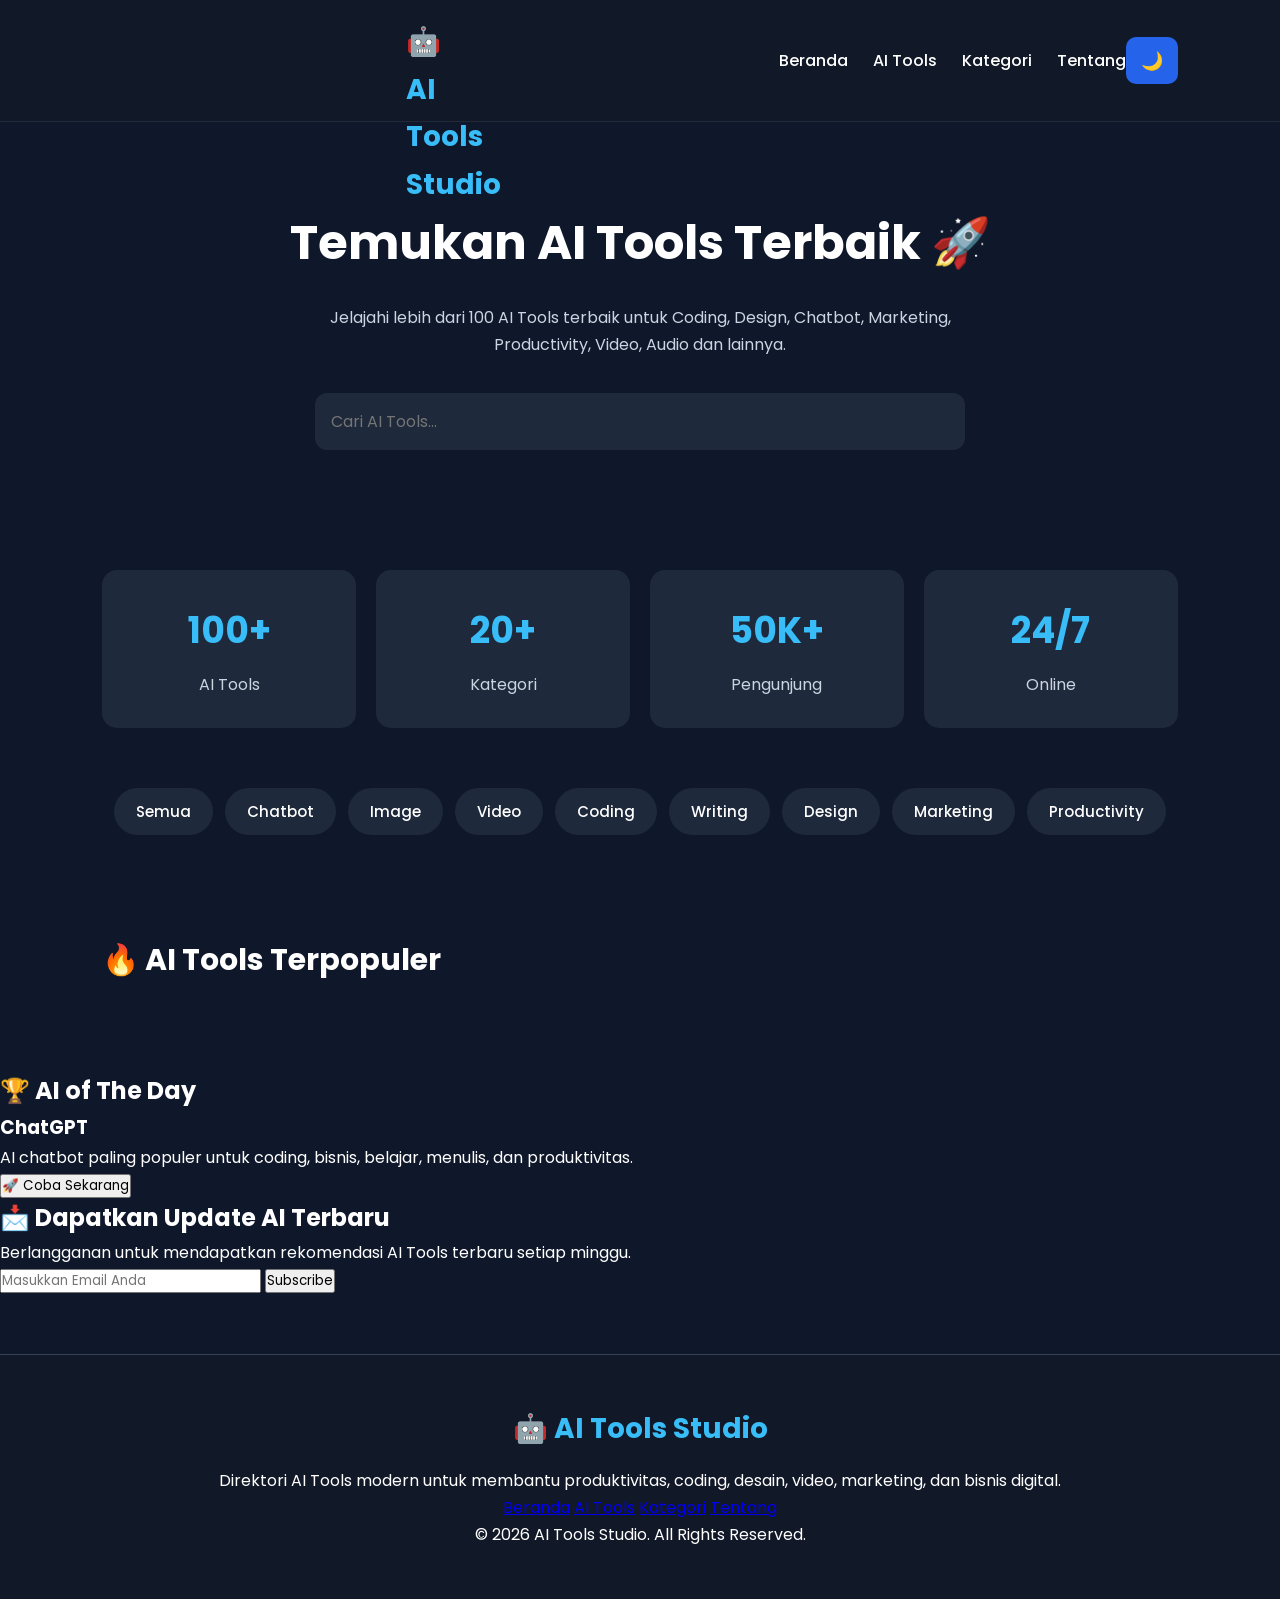
==== commit 88dbed1c: "Update index.html" ====
--- a/index.html
+++ b/index.html
@@ -1,23 +1,25 @@
 <!DOCTYPE html>
 <html lang="id">
 <head>
-  <meta charset="UTF-8">
-  <meta name="viewport" content="width=device-width, initial-scale=1.0">
-  <title>AI Tools Studio Pro</title>
-
-  <link rel="stylesheet" href="style.css">
-
-  <link rel="preconnect" href="https://fonts.googleapis.com">
-  <link rel="preconnect" href="https://fonts.gstatic.com" crossorigin>
-
-  <link href="https://fonts.googleapis.com/css2?family=Poppins:wght@300;400;500;600;700&display=swap" rel="stylesheet">
+    <meta charset="UTF-8">
+    <meta name="viewport" content="width=device-width, initial-scale=1.0">
+
+    <title>AI Tools Studio - Temukan AI Terbaik</title>
+
+    <meta name="description" content="Temukan ratusan AI Tools terbaik untuk Chatbot, Coding, Design, Video, Marketing, Productivity, dan lainnya.">
+
+    <link rel="stylesheet" href="style.css">
+
+    <link rel="preconnect" href="https://fonts.googleapis.com">
+    <link rel="preconnect" href="https://fonts.gstatic.com" crossorigin>
+
+    <link href="https://fonts.googleapis.com/css2?family=Poppins:wght@300;400;500;600;700&display=swap" rel="stylesheet">
+
 </head>
 
 <body>
 
-<!-- NAVBAR -->
-
-<nav class="navbar">
+<header class="navbar">
 
 <div class="logo">
 
@@ -25,6 +27,8 @@
 
 </div>
 
+<nav>
+
 <ul class="menu">
 
 <li><a href="index.html">Beranda</a></li>
@@ -35,24 +39,32 @@
 
 <li><a href="tentang.html">Tentang</a></li>
 
-<li><a href="contact.html">Kontak</a></li>
-
 </ul>
 
-<button id="theme-toggle">🌙</button>
-
 </nav>
 
-<!-- HERO -->
+<button id="theme-toggle">
+
+🌙
+
+</button>
+
+</header>
 
 <section class="hero">
 
-<h1>Temukan AI Tools Terbaik 🚀</h1>
-
-<p>
-
-Jelajahi ratusan AI terbaik untuk Chatbot, Coding, Design,
-Video, Image, Marketing, Productivity dan Bisnis.
+<h1>
+
+Temukan AI Tools Terbaik 🚀
+
+</h1>
+
+<p>
+
+Jelajahi lebih dari 100 AI Tools terbaik
+untuk Coding, Design, Chatbot,
+Marketing, Productivity,
+Video, Audio dan lainnya.
 
 </p>
 
@@ -66,31 +78,42 @@
 </div>
 
 </section>
+
 <section class="stats">
 
 <div class="stat-card">
-<h2>500+</h2>
+
+<h2>100+</h2>
+
 <p>AI Tools</p>
-</div>
-
-<div class="stat-card">
-<h2>30+</h2>
+
+</div>
+
+<div class="stat-card">
+
+<h2>20+</h2>
+
 <p>Kategori</p>
-</div>
-
-<div class="stat-card">
+
+</div>
+
+<div class="stat-card">
+
 <h2>50K+</h2>
-<p>Pengguna</p>
-</div>
-
-<div class="stat-card">
-<h2>100%</h2>
-<p>Gratis Diakses</p>
-</div>
-
-</section>
-
-<!-- KATEGORI -->
+
+<p>Pengunjung</p>
+
+</div>
+
+<div class="stat-card">
+
+<h2>24/7</h2>
+
+<p>Online</p>
+
+</div>
+
+</section>
 
 <section class="kategori">
 
@@ -104,70 +127,87 @@
 
 <button>Coding</button>
 
+<button>Writing</button>
+
 <button>Design</button>
 
 <button>Marketing</button>
 
-<button>Writing</button>
-
-<button>Business</button>
-
-</section>
-
-<!-- TRENDING -->
+<button>Productivity</button>
+
+</section>
 
 <section class="section">
 
 <h2>
 
-🔥 AI Trending
+🔥 AI Tools Terpopuler
 
 </h2>
 
-<div id="trending-tools" class="grid">
-
-</div>
-
-</section>
-
-<!-- SEMUA TOOLS -->
-
-<section class="section">
-
-<h2>
-
-🤖 Semua AI Tools
-
-</h2>
-
-<div id="tools" class="grid">
-
-</div>
-
-</section>
-
-<!-- ABOUT -->
-
-<section class="about">
-
-<h2>
-
-Tentang AI Tools Studio
-
-</h2>
-
-<p>
-
-AI Tools Studio adalah direktori AI modern
-yang membantu pengguna menemukan AI terbaik
-untuk belajar, bisnis, coding, desain,
-video, gambar dan produktivitas.
-
-</p>
-
-</section>
-
-<!-- FOOTER -->
+<div
+class="grid"
+id="tools">
+
+</div>
+
+</section>
+
+<section class="featured">
+
+<h2>🏆 AI of The Day</h2>
+
+<div class="featured-card">
+
+<div class="featured-info">
+
+<h3>ChatGPT</h3>
+
+<p>
+AI chatbot paling populer untuk coding, bisnis, belajar, menulis, dan produktivitas.
+</p>
+
+<a href="https://chatgpt.com" target="_blank">
+
+<button class="primary-btn">
+
+🚀 Coba Sekarang
+
+</button>
+
+</a>
+
+</div>
+
+</div>
+
+</section>
+
+<section class="newsletter">
+
+<h2>📩 Dapatkan Update AI Terbaru</h2>
+
+<p>
+
+Berlangganan untuk mendapatkan rekomendasi AI Tools terbaru setiap minggu.
+
+</p>
+
+<div class="newsletter-box">
+
+<input
+type="email"
+placeholder="Masukkan Email Anda">
+
+<button>
+
+Subscribe
+
+</button>
+
+</div>
+
+</section>
 
 <footer>
 
@@ -179,11 +219,11 @@
 
 <p>
 
-Direktori AI Modern Indonesia
-
-</p>
-
-<div class="footer-menu">
+Direktori AI Tools modern untuk membantu produktivitas, coding, desain, video, marketing, dan bisnis digital.
+
+</p>
+
+<div class="footer-links">
 
 <a href="index.html">Beranda</a>
 
@@ -193,22 +233,15 @@
 
 <a href="tentang.html">Tentang</a>
 
-<a href="contact.html">Kontak</a>
-
-</div>
-
-<p>
-
-© 2026 AI Tools Studio.
-All Rights Reserved.
+</div>
+
+<p class="copyright">
+
+© 2026 AI Tools Studio. All Rights Reserved.
 
 </p>
 
 </footer>
 
 <script src="data.js"></script>
-
-<script src="app.js"></script>
-
-</body>
-</html>+<script src="script.js"></script>
--- a/style.css
+++ b/style.css
@@ -540,4 +540,34 @@
 body.light footer{
 background:#ffffff;
 color:#111827;
+}
+
+.stats{
+display:grid;
+grid-template-columns:repeat(auto-fit,minmax(180px,1fr));
+gap:20px;
+padding:40px 8%;
+}
+
+.stat-card{
+background:#1e293b;
+padding:30px;
+border-radius:15px;
+text-align:center;
+transition:.3s;
+}
+
+.stat-card:hover{
+transform:translateY(-8px);
+box-shadow:0 15px 35px rgba(0,0,0,.3);
+}
+
+.stat-card h2{
+font-size:36px;
+color:#38bdf8;
+}
+
+.stat-card p{
+margin-top:10px;
+color:#cbd5e1;
 }
